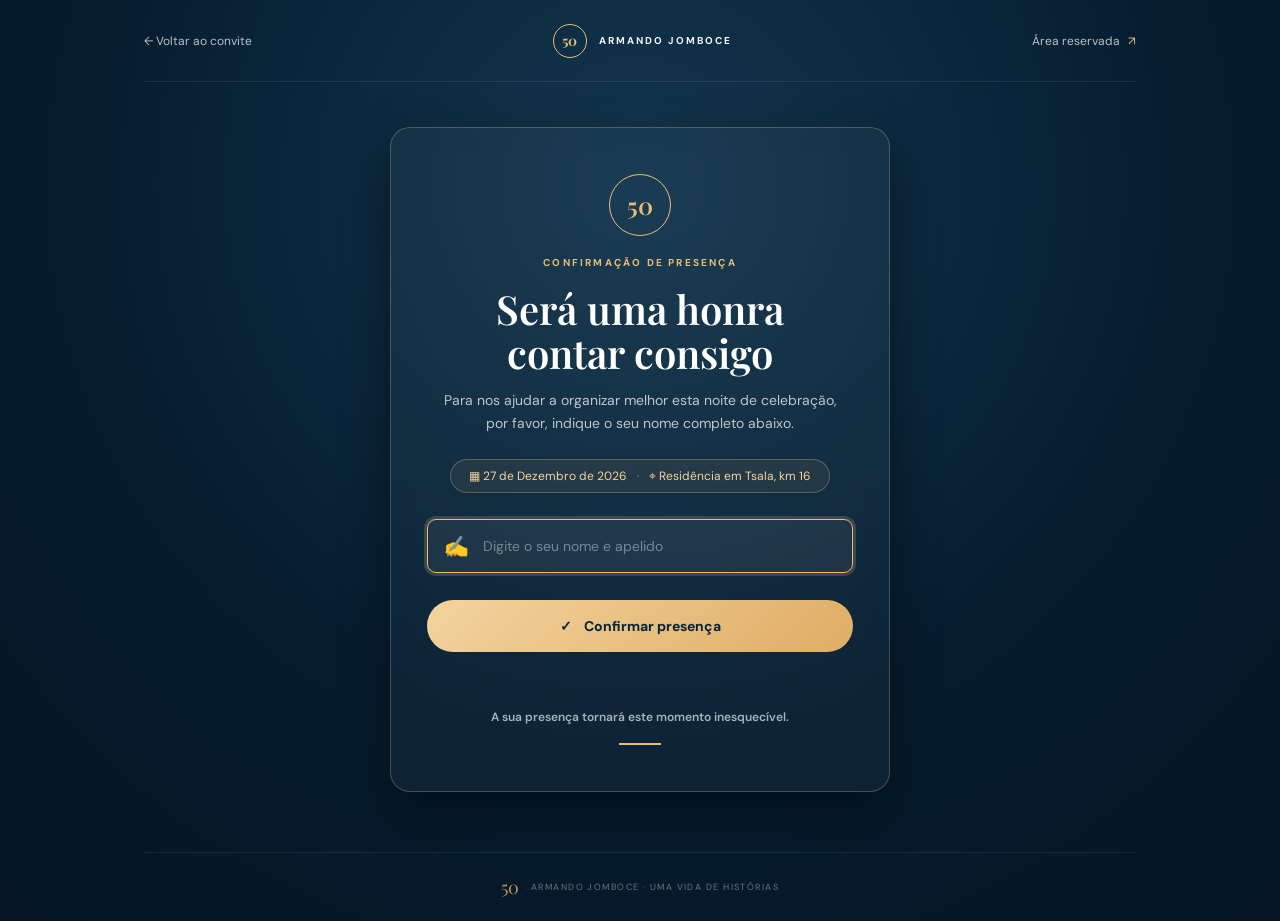
==== confirmar.html @ d640b663 "feat: separate invite presentation and confirmation page with updated text and typography" ====
<!DOCTYPE html>
<html lang="pt">
<head>
  <meta charset="UTF-8">
  <meta name="viewport" content="width=device-width, initial-scale=1">
  <meta name="theme-color" content="#061d30">
  <meta name="description" content="Confirmação de presença no jantar de celebração dos 50 anos de Armando Jomboce.">
  <title>Confirmar Presença | Armando Jomboce</title>
  <link rel="preconnect" href="https://fonts.googleapis.com">
  <link rel="preconnect" href="https://fonts.gstatic.com" crossorigin>
  <link href="https://fonts.googleapis.com/css2?family=DM+Sans:wght@400;500;600;700&family=Playfair+Display:wght@500;600;700&display=swap" rel="stylesheet">
  <link rel="stylesheet" href="/styles.css">
</head>
<body class="confirm-page">
  <div class="confirm-shell">
    <header class="confirm-topbar">
      <a class="back-link" href="/">
        <span aria-hidden="true">←</span> Voltar ao convite
      </a>
      <a class="brand" href="/" aria-label="Convite Armando Jomboce">
        <span class="brand-mark">50</span>
        <span>ARMANDO JOMBOCE</span>
      </a>
      <a class="admin-link" href="/admin.html">Área reservada <span aria-hidden="true">↗</span></a>
    </header>

    <main class="confirm-content">
      <!-- Estado de Formulário de Confirmação -->
      <div id="rsvp-card" class="confirm-card">
        <div class="confirm-emblem">
          <span class="age-number-small">50</span>
        </div>
        <p class="eyebrow">Confirmação de Presença</p>
        <h1>Será uma honra<br>contar consigo</h1>
        <p class="confirm-copy">Para nos ajudar a organizar melhor esta noite de celebração, por favor, indique o seu nome completo abaixo.</p>

        <div class="confirm-meta-pill">
          <span>▦ 27 de Dezembro de 2026</span>
          <span class="pill-divider">·</span>
          <span>⌖ Residência em Tsala, km 16</span>
        </div>

        <form id="rsvp-form" class="rsvp-form">
          <label class="sr-only" for="guest-name">O seu nome completo</label>
          <div class="input-wrap">
            <span class="input-icon" aria-hidden="true">✍</span>
            <input id="guest-name" name="name" type="text" maxlength="100" autocomplete="name" placeholder="Digite o seu nome e apelido" required autofocus>
          </div>
          <!-- Honeypot contra bots -->
          <input class="hp-field" type="text" name="company" tabindex="-1" autocomplete="off" aria-hidden="true">
          
          <button class="gold-button submit-button" type="submit">
            <span aria-hidden="true">✓</span> Confirmar presença
          </button>
          <p id="rsvp-feedback" class="form-feedback" role="status" aria-live="polite"></p>
        </form>

        <p class="thanks-note">A sua presença tornará este momento inesquecível.</p>
        <span class="small-gold-line"></span>
      </div>

      <!-- Estado de Sucesso (após submissão) -->
      <div id="rsvp-success-card" class="confirm-card success-card" hidden>
        <div class="success-badge">
          <span aria-hidden="true">✓</span>
        </div>
        <p class="eyebrow">Tudo Pronto!</p>
        <h1>Presença Confirmada</h1>
        <p class="confirm-copy">
          Muito obrigado, <strong id="confirmed-guest-name"></strong>!<br>
          O seu nome foi registado com sucesso para a celebração dos 50 anos de Armando Jomboce.
        </p>

        <div class="success-details-card">
          <div class="success-detail-row">
            <span class="success-icon">▦</span>
            <div>
              <strong>Data</strong>
              <p>27 de Dezembro de 2026</p>
            </div>
          </div>
          <div class="success-detail-row">
            <span class="success-icon">◷</span>
            <div>
              <strong>Horário</strong>
              <p>A partir das 22h00</p>
            </div>
          </div>
          <div class="success-detail-row">
            <span class="success-icon">⌖</span>
            <div>
              <strong>Local</strong>
              <p>Residência em Tsala, km 16</p>
            </div>
          </div>
        </div>

        <div class="success-actions">
          <a class="gold-button" href="/">
            <span aria-hidden="true">←</span> Ver convite completo
          </a>
        </div>
      </div>
    </main>

    <footer class="confirm-footer">
      <span class="footer-age">50</span>
      <span>ARMANDO JOMBOCE · UMA VIDA DE HISTÓRIAS</span>
    </footer>
  </div>

  <script src="/confirmar.js"></script>
</body>
</html>
---- styles.css ----
:root {
  --navy: #061d30;
  --navy-2: #09283f;
  --navy-3: #12364d;
  --gold: #e9bd79;
  --gold-light: #f3d39e;
  --ink: #102b40;
  --muted: #6f8291;
  --line: #dce5eb;
  --paper: #fbfcfd;
  --white: #fff;
  --serif: "Playfair Display", Georgia, serif;
  --sans: "DM Sans", Arial, sans-serif;
}
* { box-sizing: border-box; }
html { scroll-behavior: smooth; }
body { margin: 0; font-family: var(--sans); color: var(--ink); background: var(--navy); }
a { color: inherit; text-decoration: none; }
button, input { font: inherit; }
button, a { -webkit-tap-highlight-color: transparent; }
.sr-only { position: absolute; width: 1px; height: 1px; padding: 0; margin: -1px; overflow: hidden; clip: rect(0,0,0,0); white-space: nowrap; border: 0; }
.hero { min-height: 100vh; min-height: 100svh; height: auto; position: relative; overflow: hidden; color: white; background: #061d30; display: flex; flex-direction: column; justify-content: space-between; }
.hero-photo { position: absolute; inset: 0 0 0 34%; background-image: url("/assets/armando.jpg"); background-size: cover; background-position: center 20%; opacity: .9; }
.hero-shade { position: absolute; inset: 0; background: linear-gradient(90deg, #061d30 0%, #061d30 31%, rgba(6,29,48,.94) 42%, rgba(6,29,48,.34) 72%, rgba(6,29,48,.14) 100%), linear-gradient(0deg, rgba(3,18,30,.9), transparent 42%); }
.topbar, .hero-content, .hero-bottom-bar { position: relative; z-index: 1; }
.topbar { display: flex; align-items: center; justify-content: space-between; padding: 27px clamp(22px, 6vw, 86px); }
.brand { display: inline-flex; align-items: center; gap: 12px; color: #f4f6f8; font-size: 10px; font-weight: 700; letter-spacing: .2em; }
.brand-mark { width: 34px; height: 34px; border: 1px solid var(--gold); color: var(--gold); border-radius: 50%; display: grid; place-items: center; font-family: var(--serif); font-size: 14px; letter-spacing: 0; }
.admin-link, .back-link { font-size: 12px; color: rgba(255,255,255,.72); }
.admin-link span { color: var(--gold); margin-left: 5px; }
.hero-content { width: min(560px, 58%); margin-left: clamp(28px, 10vw, 150px); padding: clamp(40px, 6vh, 70px) 0 40px; }
.eyebrow { text-transform: uppercase; letter-spacing: .22em; font-size: 10px; font-weight: 700; color: var(--gold); margin: 0 0 18px; }
h1, h2 { font-family: var(--serif); font-weight: 600; }
.hero h1 { font-size: clamp(48px, 6vw, 76px); line-height: .98; letter-spacing: -.035em; margin: 0; }
.intro { font-size: clamp(16px, 1.85vw, 19px); line-height: 1.6; color: rgba(255,255,255,.9); font-style: italic; margin: 22px 0 20px; max-width: 480px; }
.age-block { display: flex; flex-direction: column; align-items: flex-start; margin: 5px 0 20px; }
.age-number { font-family: var(--sans); color: var(--gold); font-size: clamp(66px, 7vw, 88px); font-weight: 400; line-height: .9; letter-spacing: -.07em; }
.age-label { color: var(--gold); font-size: 10px; letter-spacing: .55em; padding-left: 7px; margin-top: 6px; }
.event-details { display: grid; gap: 12px; padding: 18px 0 22px; border-top: 1px solid rgba(233,189,121,.5); max-width: 360px; }
.event-details > div { display: flex; align-items: center; gap: 13px; font-size: 13px; color: rgba(255,255,255,.92); }
.detail-icon { width: 17px; color: var(--gold); font-size: 19px; text-align: center; }
.gold-button, .primary-button { min-height: 52px; border: 0; border-radius: 999px; display: inline-flex; justify-content: center; align-items: center; gap: 12px; font-weight: 700; cursor: pointer; transition: transform .2s, filter .2s; }
.gold-button { background: linear-gradient(135deg, var(--gold-light), #dfad65); color: #09243a; }
.gold-button:hover, .primary-button:hover { transform: translateY(-2px); filter: brightness(1.04); }
.hero-button { width: min(340px, 100%); margin-top: 2px; font-size: 13px; }
.hero-button span { font-size: 18px; }
.hero-bottom-bar { position: relative; z-index: 1; display: flex; justify-content: space-between; align-items: center; padding: 22px clamp(22px, 6vw, 86px); border-top: 1px solid rgba(255,255,255,.08); }
.hero-bottom-note { color: rgba(255,255,255,.48); font-size: 9px; letter-spacing: .2em; }
.hero-bottom-date { color: var(--gold); font-size: 10px; letter-spacing: .18em; font-weight: 600; }
.rsvp-section { background: var(--paper); min-height: 640px; display: flex; flex-direction: column; align-items: center; justify-content: center; padding: 76px 20px 30px; }
.rsvp-card { width: min(100%, 470px); text-align: center; padding: 22px 20px 35px; }
.dark-eyebrow { color: #9d7440; }
.rsvp-card h2 { font-size: clamp(35px, 6vw, 47px); line-height: 1.06; margin: 0 0 17px; color: var(--navy); }
.rsvp-copy { max-width: 360px; margin: 0 auto 30px; color: #52697b; font-size: 14px; line-height: 1.7; }
.rsvp-form { display: grid; gap: 13px; }
.input-wrap { height: 54px; border: 1px solid #d4e0e8; border-radius: 9px; display: flex; align-items: center; gap: 12px; padding: 0 16px; background: white; color: #668095; text-align: left; }
.input-wrap > span { font-size: 20px; }
.input-wrap input { border: 0; outline: 0; background: transparent; color: var(--ink); min-width: 0; width: 100%; font-size: 13px; }
.input-wrap:focus-within { border-color: #9eb8c9; box-shadow: 0 0 0 3px rgba(158,184,201,.18); }
.input-wrap input::placeholder { color: #8297a7; }
.primary-button { background: linear-gradient(110deg, #061d30, #0b2e49); color: white; width: 100%; font-size: 13px; }
.primary-button span { font-size: 17px; }
.form-feedback { min-height: 18px; margin: 0; font-size: 12px; color: #2c775d; }
.form-feedback.error { color: #b34b4b; }
.thanks-note { margin: 30px 0 22px; color: var(--navy); font-size: 12px; font-weight: 600; }
.small-gold-line { display: block; width: 42px; height: 2px; background: var(--gold); margin: auto; }
.site-footer { width: 100%; border-top: 1px solid #e6ebef; display: flex; justify-content: center; align-items: center; gap: 12px; padding: 22px 10px 0; color: #8495a1; font-size: 9px; letter-spacing: .16em; }
.footer-age { font-family: var(--serif); color: #bd9257; font-size: 18px; letter-spacing: 0; }
.hp-field { position: absolute; left: -10000px; opacity: 0; }
.admin-page { min-height: 100vh; background: radial-gradient(circle at 50% 25%, #12354c 0, #071e31 43%, #041522 100%); color: white; }
.admin-shell { width: min(1120px, 100%); margin: auto; min-height: 100vh; padding: 0 24px 70px; }
.admin-topbar { min-height: 82px; display: flex; align-items: center; justify-content: space-between; border-bottom: 1px solid rgba(255,255,255,.1); }
.login-card { width: min(100%, 440px); margin: clamp(65px, 12vh, 130px) auto 60px; text-align: center; }
.login-emblem { width: 66px; height: 66px; border: 1px solid var(--gold); border-radius: 50%; color: var(--gold); display: grid; place-items: center; font: 27px var(--serif); margin: 0 auto 27px; }
.login-card h1 { font-size: clamp(29px, 5vw, 38px); margin: 0 0 13px; }
.login-copy { color: rgba(255,255,255,.65); font-size: 13px; line-height: 1.7; margin: 0 auto 28px; max-width: 340px; }
.dark-input { background: rgba(255,255,255,.045); border-color: rgba(180,207,224,.2); color: #b6c9d6; margin-bottom: 18px; }
.dark-input input { color: white; }
.dark-input input::placeholder { color: #91a7b6; }
.login-button { width: 100%; font-size: 13px; }
.login-footnote { margin-top: 28px; color: rgba(255,255,255,.48); font-size: 11px; }
.admin-page .form-feedback { margin-top: 12px; }
.dashboard { padding: 55px 0 20px; color: var(--ink); }
.dashboard-heading { display: flex; justify-content: space-between; align-items: center; gap: 20px; margin-bottom: 28px; }
.dashboard-heading .eyebrow { margin-bottom: 8px; }
.dashboard-heading h1 { color: white; font-size: clamp(30px, 5vw, 42px); margin: 0; }
.logout-button, .refresh-button { border: 1px solid rgba(233,189,121,.55); background: transparent; color: var(--gold-light); border-radius: 999px; padding: 10px 17px; font-size: 12px; cursor: pointer; }
.stats-grid { display: grid; grid-template-columns: repeat(2, 1fr); gap: 14px; margin-bottom: 18px; }
.stat-card { background: #f4f7f9; border-radius: 12px; padding: 20px 22px; }
.stat-card span { display: block; color: #718595; font-size: 11px; margin-bottom: 8px; }
.stat-card strong { font: 600 30px var(--serif); color: var(--navy); }
.table-card { background: white; border-radius: 14px; padding: 22px; }
.table-heading { display: flex; justify-content: space-between; align-items: center; gap: 15px; margin-bottom: 18px; }
.table-heading h2 { color: var(--navy); font-size: 21px; margin: 0; }
.refresh-button { border-color: #d7e1e8; color: #36566b; }
.table-scroll { overflow-x: auto; }
table { width: 100%; border-collapse: collapse; text-align: left; min-width: 480px; }
th, td { padding: 13px 10px; border-bottom: 1px solid #e8eef2; font-size: 12px; }
th { color: #36536a; font-weight: 700; background: #f7f9fa; }
td { color: #52697b; }
.empty-row { text-align: center; padding: 30px; color: #8495a1; }
.data-note { font-size: 11px; line-height: 1.6; color: #8796a1; margin: 17px 0 0; }
.dashboard .form-feedback { color: #b34b4b; }

/* ========================================================
   PÁGINA DEDICADA DE CONFIRMAÇÃO (confirmar.html)
   ======================================================== */
.confirm-page { min-height: 100vh; background: radial-gradient(circle at 50% 20%, #12364e 0%, #061d30 55%, #041422 100%); color: white; }
.confirm-shell { width: min(1040px, 100%); margin: auto; min-height: 100vh; display: flex; flex-direction: column; justify-content: space-between; padding: 0 24px; }
.confirm-topbar { min-height: 82px; display: flex; align-items: center; justify-content: space-between; border-bottom: 1px solid rgba(255,255,255,.08); }
.confirm-content { padding: 45px 0 60px; display: flex; justify-content: center; align-items: center; flex: 1; }
.confirm-card { width: min(100%, 500px); text-align: center; background: rgba(255, 255, 255, 0.035); border: 1px solid rgba(233, 189, 121, 0.28); border-radius: 20px; padding: clamp(32px, 5vw, 46px) clamp(20px, 4vw, 36px); backdrop-filter: blur(12px); box-shadow: 0 20px 50px rgba(0, 0, 0, 0.45); }
.confirm-emblem { width: 62px; height: 62px; border: 1px solid var(--gold); border-radius: 50%; color: var(--gold); display: grid; place-items: center; margin: 0 auto 20px; }
.age-number-small { font-family: var(--serif); font-size: 24px; font-weight: 600; }
.confirm-card h1 { font-size: clamp(28px, 5vw, 40px); line-height: 1.1; margin: 0 0 14px; color: white; }
.confirm-copy { color: rgba(255, 255, 255, 0.72); font-size: 14px; line-height: 1.65; margin: 0 auto 24px; max-width: 400px; }
.confirm-meta-pill { display: inline-flex; align-items: center; gap: 10px; background: rgba(233, 189, 121, 0.08); border: 1px solid rgba(233, 189, 121, 0.3); border-radius: 999px; padding: 8px 18px; color: var(--gold-light); font-size: 12px; margin-bottom: 26px; }
.pill-divider { opacity: 0.5; }
.confirm-card .input-wrap { background: rgba(255, 255, 255, 0.06); border-color: rgba(255, 255, 255, 0.16); color: var(--gold); margin-bottom: 14px; }
.confirm-card .input-wrap input { color: white; font-size: 14px; }
.confirm-card .input-wrap input::placeholder { color: rgba(255, 255, 255, 0.4); }
.confirm-card .input-wrap:focus-within { border-color: var(--gold); box-shadow: 0 0 0 3px rgba(233, 189, 121, 0.2); }
.confirm-card .submit-button { width: 100%; font-size: 14px; }
.confirm-card .thanks-note { color: rgba(255, 255, 255, 0.65); margin: 26px 0 18px; font-size: 12px; }
.confirm-footer { border-top: 1px solid rgba(255, 255, 255, 0.08); display: flex; justify-content: center; align-items: center; gap: 12px; padding: 22px 10px; color: rgba(255, 255, 255, 0.4); font-size: 9px; letter-spacing: .16em; }

/* Ecrã de Sucesso */
.success-card .success-badge { width: 66px; height: 66px; border-radius: 50%; background: linear-gradient(135deg, var(--gold-light), #dfad65); color: #061d30; display: grid; place-items: center; font-size: 28px; font-weight: 700; margin: 0 auto 20px; box-shadow: 0 0 28px rgba(233, 189, 121, 0.35); }
.success-details-card { background: rgba(255, 255, 255, 0.04); border: 1px solid rgba(255, 255, 255, 0.08); border-radius: 12px; padding: 18px 20px; margin: 24px 0; text-align: left; display: grid; gap: 14px; }
.success-detail-row { display: flex; align-items: center; gap: 14px; }
.success-icon { width: 24px; color: var(--gold); font-size: 18px; text-align: center; }
.success-detail-row strong { display: block; font-size: 11px; text-transform: uppercase; letter-spacing: 0.1em; color: var(--gold); }
.success-detail-row p { margin: 2px 0 0; font-size: 13px; color: rgba(255, 255, 255, 0.9); }
.success-actions { margin-top: 14px; }
.success-actions .gold-button { width: 100%; font-size: 13px; }

@media (min-width: 900px) {
  .rsvp-section { min-height: 700px; }
}
@media (max-width: 650px) {
  .hero { height: auto; min-height: 100vh; min-height: 100svh; max-height: none; }
  .hero-photo { inset: 0 0 auto 20%; height: 560px; background-position: center 16%; opacity: .78; }
  .hero-shade { background: linear-gradient(90deg, rgba(6,29,48,.97) 0%, rgba(6,29,48,.75) 48%, rgba(6,29,48,.22) 100%), linear-gradient(0deg, #061d30 0%, rgba(6,29,48,.98) 25%, rgba(6,29,48,.08) 76%); }
  .topbar { padding: 20px 22px; }
  .brand { font-size: 8px; letter-spacing: .16em; gap: 9px; }
  .brand-mark { width: 30px; height: 30px; }
  .admin-link { font-size: 10px; }
  .hero-content { width: auto; margin: 0; padding: 75px 22px 50px; }
  .hero h1 { font-size: clamp(48px, 14vw, 67px); }
  .intro { margin-top: 18px; font-size: 15px; line-height: 1.55; }
  .age-number { font-size: 75px; }
  .event-details { max-width: 100%; }
  .event-details > div { font-size: 12px; }
  .hero-bottom-bar { flex-direction: column; gap: 6px; text-align: center; padding: 18px 20px; }
  .hero-bottom-note { font-size: 7px; }
  .hero-bottom-date { font-size: 9px; }
  .confirm-shell { padding: 0 16px; }
  .confirm-meta-pill { flex-direction: column; gap: 4px; border-radius: 12px; padding: 10px 14px; font-size: 11px; }
  .confirm-meta-pill .pill-divider { display: none; }
  .admin-shell { padding: 0 17px 45px; }
  .admin-topbar { min-height: 70px; }
  .admin-topbar .brand { font-size: 7px; }
  .back-link { font-size: 10px; }
  .dashboard { padding-top: 35px; }
  .dashboard-heading { align-items: flex-start; }
  .stats-grid { gap: 9px; }
  .stat-card { padding: 16px 14px; }
  .stat-card strong { font-size: 26px; }
  .table-card { padding: 15px 12px; }
  .table-heading h2 { font-size: 17px; }
}
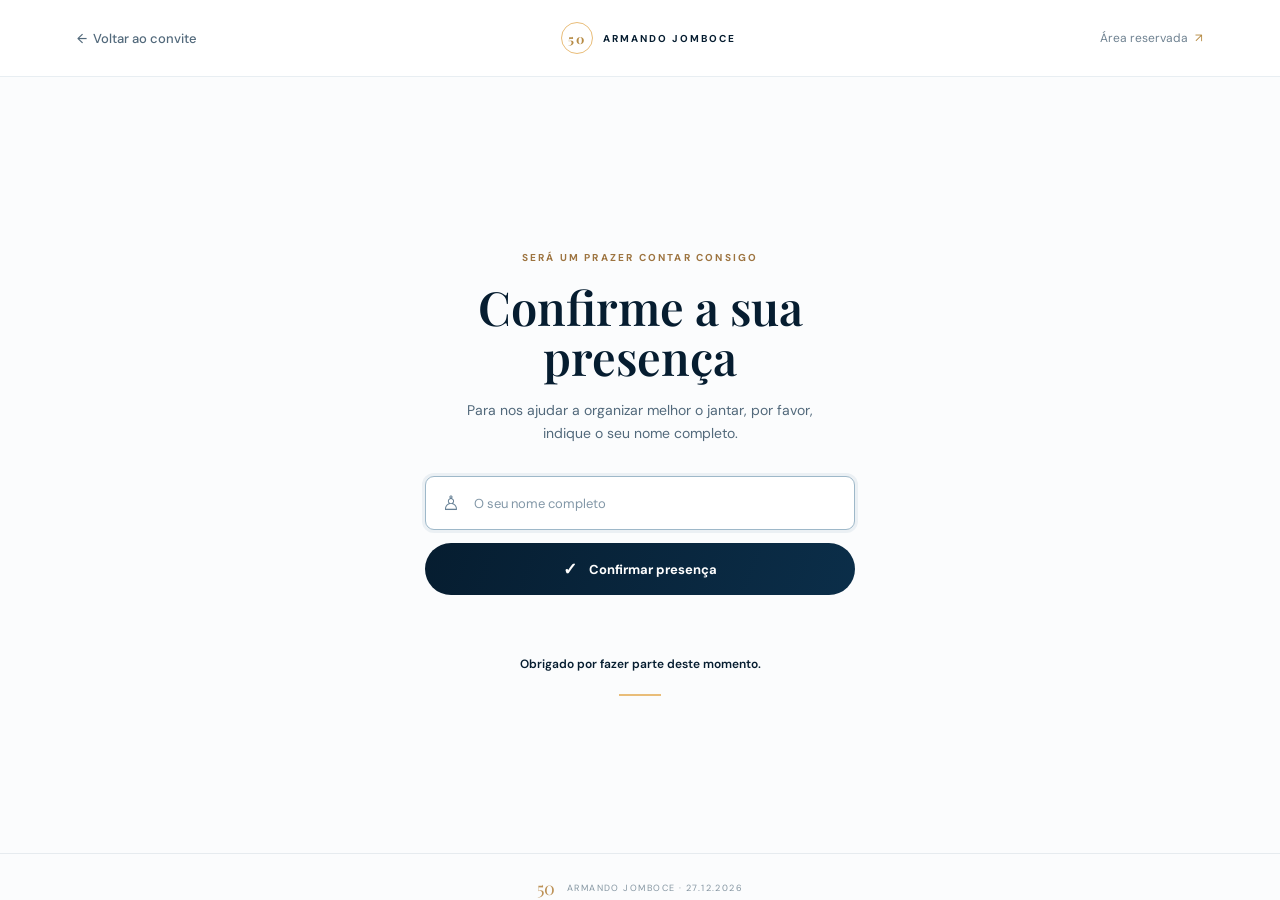
==== commit 06cc6ea5: "style: restore original white and blue colors for confirmation page" ====
--- a/confirmar.html
+++ b/confirmar.html
@@ -3,7 +3,7 @@
 <head>
   <meta charset="UTF-8">
   <meta name="viewport" content="width=device-width, initial-scale=1">
-  <meta name="theme-color" content="#061d30">
+  <meta name="theme-color" content="#fbfcfd">
   <meta name="description" content="Confirmação de presença no jantar de celebração dos 50 anos de Armando Jomboce.">
   <title>Confirmar Presença | Armando Jomboce</title>
   <link rel="preconnect" href="https://fonts.googleapis.com">
@@ -11,103 +11,44 @@
   <link href="https://fonts.googleapis.com/css2?family=DM+Sans:wght@400;500;600;700&family=Playfair+Display:wght@500;600;700&display=swap" rel="stylesheet">
   <link rel="stylesheet" href="/styles.css">
 </head>
-<body class="confirm-page">
-  <div class="confirm-shell">
-    <header class="confirm-topbar">
-      <a class="back-link" href="/">
-        <span aria-hidden="true">←</span> Voltar ao convite
-      </a>
-      <a class="brand" href="/" aria-label="Convite Armando Jomboce">
-        <span class="brand-mark">50</span>
-        <span>ARMANDO JOMBOCE</span>
-      </a>
-      <a class="admin-link" href="/admin.html">Área reservada <span aria-hidden="true">↗</span></a>
-    </header>
+<body class="confirm-page-light">
+  <header class="confirm-light-topbar">
+    <a class="back-link-dark" href="/">
+      <span aria-hidden="true">←</span> Voltar ao convite
+    </a>
+    <a class="brand-light" href="/" aria-label="Convite Armando Jomboce">
+      <span class="brand-mark-dark">50</span>
+      <span>ARMANDO JOMBOCE</span>
+    </a>
+    <a class="admin-link-dark" href="/admin.html">Área reservada <span aria-hidden="true">↗</span></a>
+  </header>
 
-    <main class="confirm-content">
-      <!-- Estado de Formulário de Confirmação -->
-      <div id="rsvp-card" class="confirm-card">
-        <div class="confirm-emblem">
-          <span class="age-number-small">50</span>
+  <main class="rsvp-page-container">
+    <section class="rsvp-card" id="confirmar">
+      <p class="eyebrow dark-eyebrow">Será um prazer contar consigo</p>
+      <h2>Confirme a sua<br>presença</h2>
+      <p class="rsvp-copy">Para nos ajudar a organizar melhor o jantar, por favor, indique o seu nome completo.</p>
+
+      <form id="rsvp-form" class="rsvp-form">
+        <label class="sr-only" for="guest-name">O seu nome completo</label>
+        <div class="input-wrap">
+          <span aria-hidden="true">♙</span>
+          <input id="guest-name" name="name" type="text" maxlength="100" autocomplete="name" placeholder="O seu nome completo" required autofocus>
         </div>
-        <p class="eyebrow">Confirmação de Presença</p>
-        <h1>Será uma honra<br>contar consigo</h1>
-        <p class="confirm-copy">Para nos ajudar a organizar melhor esta noite de celebração, por favor, indique o seu nome completo abaixo.</p>
+        <input class="hp-field" type="text" name="company" tabindex="-1" autocomplete="off" aria-hidden="true">
+        <button class="primary-button" type="submit"><span aria-hidden="true">✓</span> Confirmar presença</button>
+        <p id="rsvp-feedback" class="form-feedback" role="status" aria-live="polite"></p>
+      </form>
 
-        <div class="confirm-meta-pill">
-          <span>▦ 27 de Dezembro de 2026</span>
-          <span class="pill-divider">·</span>
-          <span>⌖ Residência em Tsala, km 16</span>
-        </div>
+      <p class="thanks-note">Obrigado por fazer parte deste momento.</p>
+      <span class="small-gold-line"></span>
+    </section>
+  </main>
 
-        <form id="rsvp-form" class="rsvp-form">
-          <label class="sr-only" for="guest-name">O seu nome completo</label>
-          <div class="input-wrap">
-            <span class="input-icon" aria-hidden="true">✍</span>
-            <input id="guest-name" name="name" type="text" maxlength="100" autocomplete="name" placeholder="Digite o seu nome e apelido" required autofocus>
-          </div>
-          <!-- Honeypot contra bots -->
-          <input class="hp-field" type="text" name="company" tabindex="-1" autocomplete="off" aria-hidden="true">
-          
-          <button class="gold-button submit-button" type="submit">
-            <span aria-hidden="true">✓</span> Confirmar presença
-          </button>
-          <p id="rsvp-feedback" class="form-feedback" role="status" aria-live="polite"></p>
-        </form>
-
-        <p class="thanks-note">A sua presença tornará este momento inesquecível.</p>
-        <span class="small-gold-line"></span>
-      </div>
-
-      <!-- Estado de Sucesso (após submissão) -->
-      <div id="rsvp-success-card" class="confirm-card success-card" hidden>
-        <div class="success-badge">
-          <span aria-hidden="true">✓</span>
-        </div>
-        <p class="eyebrow">Tudo Pronto!</p>
-        <h1>Presença Confirmada</h1>
-        <p class="confirm-copy">
-          Muito obrigado, <strong id="confirmed-guest-name"></strong>!<br>
-          O seu nome foi registado com sucesso para a celebração dos 50 anos de Armando Jomboce.
-        </p>
-
-        <div class="success-details-card">
-          <div class="success-detail-row">
-            <span class="success-icon">▦</span>
-            <div>
-              <strong>Data</strong>
-              <p>27 de Dezembro de 2026</p>
-            </div>
-          </div>
-          <div class="success-detail-row">
-            <span class="success-icon">◷</span>
-            <div>
-              <strong>Horário</strong>
-              <p>A partir das 22h00</p>
-            </div>
-          </div>
-          <div class="success-detail-row">
-            <span class="success-icon">⌖</span>
-            <div>
-              <strong>Local</strong>
-              <p>Residência em Tsala, km 16</p>
-            </div>
-          </div>
-        </div>
-
-        <div class="success-actions">
-          <a class="gold-button" href="/">
-            <span aria-hidden="true">←</span> Ver convite completo
-          </a>
-        </div>
-      </div>
-    </main>
-
-    <footer class="confirm-footer">
-      <span class="footer-age">50</span>
-      <span>ARMANDO JOMBOCE · UMA VIDA DE HISTÓRIAS</span>
-    </footer>
-  </div>
+  <footer class="site-footer">
+    <span class="footer-age">50</span>
+    <span>ARMANDO JOMBOCE · 27.12.2026</span>
+  </footer>
 
   <script src="/confirmar.js"></script>
 </body>
--- a/styles.css
+++ b/styles.css
@@ -103,36 +103,18 @@
 .dashboard .form-feedback { color: #b34b4b; }
 
 /* ========================================================
-   PÁGINA DEDICADA DE CONFIRMAÇÃO (confirmar.html)
+   PÁGINA DEDICADA DE CONFIRMAÇÃO (ASPECTO ORIGINAL BRANCO/AZUL)
    ======================================================== */
-.confirm-page { min-height: 100vh; background: radial-gradient(circle at 50% 20%, #12364e 0%, #061d30 55%, #041422 100%); color: white; }
-.confirm-shell { width: min(1040px, 100%); margin: auto; min-height: 100vh; display: flex; flex-direction: column; justify-content: space-between; padding: 0 24px; }
-.confirm-topbar { min-height: 82px; display: flex; align-items: center; justify-content: space-between; border-bottom: 1px solid rgba(255,255,255,.08); }
-.confirm-content { padding: 45px 0 60px; display: flex; justify-content: center; align-items: center; flex: 1; }
-.confirm-card { width: min(100%, 500px); text-align: center; background: rgba(255, 255, 255, 0.035); border: 1px solid rgba(233, 189, 121, 0.28); border-radius: 20px; padding: clamp(32px, 5vw, 46px) clamp(20px, 4vw, 36px); backdrop-filter: blur(12px); box-shadow: 0 20px 50px rgba(0, 0, 0, 0.45); }
-.confirm-emblem { width: 62px; height: 62px; border: 1px solid var(--gold); border-radius: 50%; color: var(--gold); display: grid; place-items: center; margin: 0 auto 20px; }
-.age-number-small { font-family: var(--serif); font-size: 24px; font-weight: 600; }
-.confirm-card h1 { font-size: clamp(28px, 5vw, 40px); line-height: 1.1; margin: 0 0 14px; color: white; }
-.confirm-copy { color: rgba(255, 255, 255, 0.72); font-size: 14px; line-height: 1.65; margin: 0 auto 24px; max-width: 400px; }
-.confirm-meta-pill { display: inline-flex; align-items: center; gap: 10px; background: rgba(233, 189, 121, 0.08); border: 1px solid rgba(233, 189, 121, 0.3); border-radius: 999px; padding: 8px 18px; color: var(--gold-light); font-size: 12px; margin-bottom: 26px; }
-.pill-divider { opacity: 0.5; }
-.confirm-card .input-wrap { background: rgba(255, 255, 255, 0.06); border-color: rgba(255, 255, 255, 0.16); color: var(--gold); margin-bottom: 14px; }
-.confirm-card .input-wrap input { color: white; font-size: 14px; }
-.confirm-card .input-wrap input::placeholder { color: rgba(255, 255, 255, 0.4); }
-.confirm-card .input-wrap:focus-within { border-color: var(--gold); box-shadow: 0 0 0 3px rgba(233, 189, 121, 0.2); }
-.confirm-card .submit-button { width: 100%; font-size: 14px; }
-.confirm-card .thanks-note { color: rgba(255, 255, 255, 0.65); margin: 26px 0 18px; font-size: 12px; }
-.confirm-footer { border-top: 1px solid rgba(255, 255, 255, 0.08); display: flex; justify-content: center; align-items: center; gap: 12px; padding: 22px 10px; color: rgba(255, 255, 255, 0.4); font-size: 9px; letter-spacing: .16em; }
-
-/* Ecrã de Sucesso */
-.success-card .success-badge { width: 66px; height: 66px; border-radius: 50%; background: linear-gradient(135deg, var(--gold-light), #dfad65); color: #061d30; display: grid; place-items: center; font-size: 28px; font-weight: 700; margin: 0 auto 20px; box-shadow: 0 0 28px rgba(233, 189, 121, 0.35); }
-.success-details-card { background: rgba(255, 255, 255, 0.04); border: 1px solid rgba(255, 255, 255, 0.08); border-radius: 12px; padding: 18px 20px; margin: 24px 0; text-align: left; display: grid; gap: 14px; }
-.success-detail-row { display: flex; align-items: center; gap: 14px; }
-.success-icon { width: 24px; color: var(--gold); font-size: 18px; text-align: center; }
-.success-detail-row strong { display: block; font-size: 11px; text-transform: uppercase; letter-spacing: 0.1em; color: var(--gold); }
-.success-detail-row p { margin: 2px 0 0; font-size: 13px; color: rgba(255, 255, 255, 0.9); }
-.success-actions { margin-top: 14px; }
-.success-actions .gold-button { width: 100%; font-size: 13px; }
+.confirm-page-light { min-height: 100vh; background: var(--paper); color: var(--ink); display: flex; flex-direction: column; justify-content: space-between; margin: 0; }
+.confirm-light-topbar { display: flex; align-items: center; justify-content: space-between; padding: 22px clamp(20px, 6vw, 86px); border-bottom: 1px solid #e8eef2; background: white; }
+.back-link-dark { font-size: 13px; color: #52697b; font-weight: 500; display: inline-flex; align-items: center; gap: 6px; }
+.back-link-dark:hover { color: var(--navy); }
+.brand-light { display: inline-flex; align-items: center; gap: 10px; color: var(--navy); font-size: 10px; font-weight: 700; letter-spacing: .2em; }
+.brand-mark-dark { width: 32px; height: 32px; border: 1px solid var(--gold); color: #b68b44; border-radius: 50%; display: grid; place-items: center; font-family: var(--serif); font-size: 13px; }
+.admin-link-dark { font-size: 12px; color: #6f8291; }
+.admin-link-dark:hover { color: var(--navy); }
+.admin-link-dark span { color: #b68b44; margin-left: 4px; }
+.rsvp-page-container { flex: 1; display: flex; align-items: center; justify-content: center; padding: clamp(40px, 8vh, 70px) 20px 40px; }
 
 @media (min-width: 900px) {
   .rsvp-section { min-height: 700px; }
@@ -154,9 +136,10 @@
   .hero-bottom-bar { flex-direction: column; gap: 6px; text-align: center; padding: 18px 20px; }
   .hero-bottom-note { font-size: 7px; }
   .hero-bottom-date { font-size: 9px; }
-  .confirm-shell { padding: 0 16px; }
-  .confirm-meta-pill { flex-direction: column; gap: 4px; border-radius: 12px; padding: 10px 14px; font-size: 11px; }
-  .confirm-meta-pill .pill-divider { display: none; }
+  .confirm-light-topbar { padding: 16px 18px; }
+  .confirm-light-topbar .brand-light { font-size: 8px; }
+  .confirm-light-topbar .brand-mark-dark { width: 28px; height: 28px; font-size: 11px; }
+  .back-link-dark { font-size: 11px; }
   .admin-shell { padding: 0 17px 45px; }
   .admin-topbar { min-height: 70px; }
   .admin-topbar .brand { font-size: 7px; }
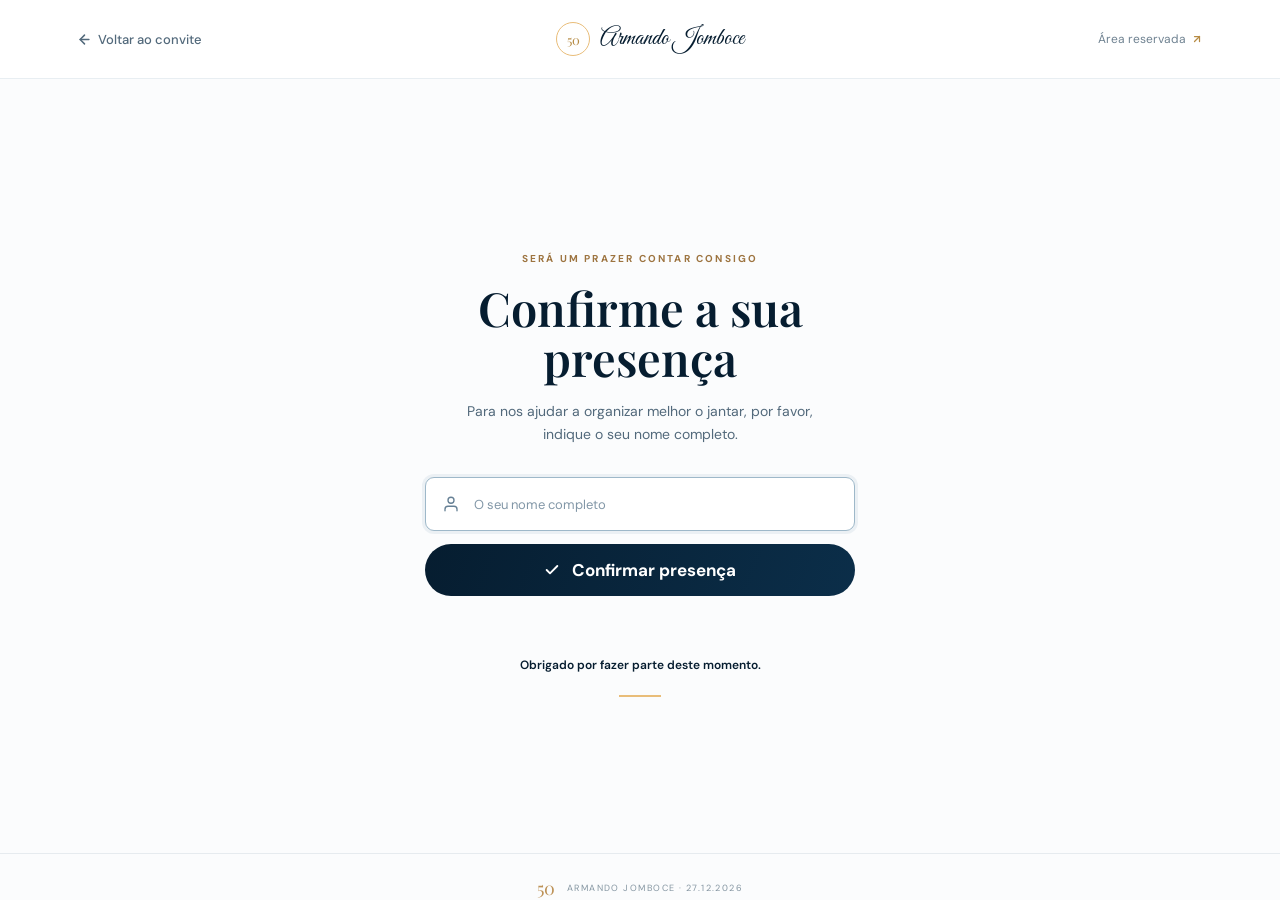
==== commit cdf890c9: "feat: refine name typography, add festive cursive glow to title and event details, replace mobile ic" ====
--- a/confirmar.html
+++ b/confirmar.html
@@ -8,19 +8,29 @@
   <title>Confirmar Presença | Armando Jomboce</title>
   <link rel="preconnect" href="https://fonts.googleapis.com">
   <link rel="preconnect" href="https://fonts.gstatic.com" crossorigin>
-  <link href="https://fonts.googleapis.com/css2?family=DM+Sans:wght@400;500;600;700&family=Playfair+Display:wght@500;600;700&display=swap" rel="stylesheet">
+  <link href="https://fonts.googleapis.com/css2?family=Alex+Brush&family=DM+Sans:wght@400;500;600;700&family=Great+Vibes&family=Playfair+Display:ital,wght@0,500;0,600;0,700;1,500;1,600&display=swap" rel="stylesheet">
   <link rel="stylesheet" href="/styles.css">
 </head>
 <body class="confirm-page-light">
   <header class="confirm-light-topbar">
     <a class="back-link-dark" href="/">
-      <span aria-hidden="true">←</span> Voltar ao convite
+      <svg width="15" height="15" viewBox="0 0 24 24" fill="none" stroke="currentColor" stroke-width="2.4" stroke-linecap="round" stroke-linejoin="round" aria-hidden="true">
+        <line x1="19" y1="12" x2="5" y2="12"></line>
+        <polyline points="12 19 5 12 12 5"></polyline>
+      </svg>
+      <span>Voltar ao convite</span>
     </a>
     <a class="brand-light" href="/" aria-label="Convite Armando Jomboce">
       <span class="brand-mark-dark">50</span>
-      <span>ARMANDO JOMBOCE</span>
+      <span class="brand-light-text">Armando Jomboce</span>
     </a>
-    <a class="admin-link-dark" href="/admin.html">Área reservada <span aria-hidden="true">↗</span></a>
+    <a class="admin-link-dark" href="/admin.html">
+      <span>Área reservada</span>
+      <svg width="12" height="12" viewBox="0 0 24 24" fill="none" stroke="currentColor" stroke-width="2.5" stroke-linecap="round" stroke-linejoin="round" aria-hidden="true">
+        <line x1="7" y1="17" x2="17" y2="7"></line>
+        <polyline points="7 7 17 7 17 17"></polyline>
+      </svg>
+    </a>
   </header>
 
   <main class="rsvp-page-container">
@@ -32,11 +42,19 @@
       <form id="rsvp-form" class="rsvp-form">
         <label class="sr-only" for="guest-name">O seu nome completo</label>
         <div class="input-wrap">
-          <span aria-hidden="true">♙</span>
+          <svg class="input-icon-svg" width="18" height="18" viewBox="0 0 24 24" fill="none" stroke="currentColor" stroke-width="1.8" stroke-linecap="round" stroke-linejoin="round" aria-hidden="true">
+            <path d="M20 21v-2a4 4 0 0 0-4-4H8a4 4 0 0 0-4 4v2"></path>
+            <circle cx="12" cy="7" r="4"></circle>
+          </svg>
           <input id="guest-name" name="name" type="text" maxlength="100" autocomplete="name" placeholder="O seu nome completo" required autofocus>
         </div>
         <input class="hp-field" type="text" name="company" tabindex="-1" autocomplete="off" aria-hidden="true">
-        <button class="primary-button" type="submit"><span aria-hidden="true">✓</span> Confirmar presença</button>
+        <button class="primary-button" type="submit">
+          <svg width="16" height="16" viewBox="0 0 24 24" fill="none" stroke="currentColor" stroke-width="2.8" stroke-linecap="round" stroke-linejoin="round" aria-hidden="true">
+            <polyline points="20 6 9 17 4 12"></polyline>
+          </svg>
+          <span>Confirmar presença</span>
+        </button>
         <p id="rsvp-feedback" class="form-feedback" role="status" aria-live="polite"></p>
       </form>
 
--- a/styles.css
+++ b/styles.css
@@ -11,6 +11,7 @@
   --white: #fff;
   --serif: "Playfair Display", Georgia, serif;
   --sans: "DM Sans", Arial, sans-serif;
+  --script: "Great Vibes", "Alex Brush", cursive;
 }
 * { box-sizing: border-box; }
 html { scroll-behavior: smooth; }
@@ -24,26 +25,77 @@
 .hero-shade { position: absolute; inset: 0; background: linear-gradient(90deg, #061d30 0%, #061d30 31%, rgba(6,29,48,.94) 42%, rgba(6,29,48,.34) 72%, rgba(6,29,48,.14) 100%), linear-gradient(0deg, rgba(3,18,30,.9), transparent 42%); }
 .topbar, .hero-content, .hero-bottom-bar { position: relative; z-index: 1; }
 .topbar { display: flex; align-items: center; justify-content: space-between; padding: 27px clamp(22px, 6vw, 86px); }
-.brand { display: inline-flex; align-items: center; gap: 12px; color: #f4f6f8; font-size: 10px; font-weight: 700; letter-spacing: .2em; }
-.brand-mark { width: 34px; height: 34px; border: 1px solid var(--gold); color: var(--gold); border-radius: 50%; display: grid; place-items: center; font-family: var(--serif); font-size: 14px; letter-spacing: 0; }
-.admin-link, .back-link { font-size: 12px; color: rgba(255,255,255,.72); }
-.admin-link span { color: var(--gold); margin-left: 5px; }
+.brand { display: inline-flex; align-items: center; gap: 12px; color: #f4f6f8; text-decoration: none; }
+.brand-text {
+  font-family: var(--script);
+  font-size: clamp(24px, 2.8vw, 32px);
+  letter-spacing: 0.02em;
+  background: linear-gradient(135deg, #ffffff 0%, #fff1d4 25%, #e9bd79 65%, #d19743 100%);
+  -webkit-background-clip: text;
+  -webkit-text-fill-color: transparent;
+  filter: drop-shadow(0 0 12px rgba(233, 189, 121, 0.75)) drop-shadow(0 0 24px rgba(233, 189, 121, 0.35));
+  line-height: 1;
+}
+.brand-mark {
+  width: 38px;
+  height: 38px;
+  border: 1.5px solid var(--gold);
+  color: var(--gold-light);
+  border-radius: 50%;
+  display: grid;
+  place-items: center;
+  font-family: var(--serif);
+  font-size: 15px;
+  box-shadow: 0 0 16px rgba(233, 189, 121, 0.55), inset 0 0 10px rgba(233, 189, 121, 0.3);
+  background: rgba(233, 189, 121, 0.08);
+  flex-shrink: 0;
+}
+.admin-link, .back-link { font-size: 12px; color: rgba(255,255,255,.82); display: inline-flex; align-items: center; gap: 6px; }
+.nav-arrow-icon { color: var(--gold); stroke: var(--gold); transition: transform .2s ease; flex-shrink: 0; }
+.admin-link:hover .nav-arrow-icon { transform: translate(2px, -2px); }
 .hero-content { width: min(560px, 58%); margin-left: clamp(28px, 10vw, 150px); padding: clamp(40px, 6vh, 70px) 0 40px; }
 .eyebrow { text-transform: uppercase; letter-spacing: .22em; font-size: 10px; font-weight: 700; color: var(--gold); margin: 0 0 18px; }
 h1, h2 { font-family: var(--serif); font-weight: 600; }
-.hero h1 { font-size: clamp(48px, 6vw, 76px); line-height: .98; letter-spacing: -.035em; margin: 0; }
+.hero h1 { font-size: clamp(34px, 4.4vw, 52px); line-height: 1.05; letter-spacing: -.02em; margin: 0; }
 .intro { font-size: clamp(16px, 1.85vw, 19px); line-height: 1.6; color: rgba(255,255,255,.9); font-style: italic; margin: 22px 0 20px; max-width: 480px; }
-.age-block { display: flex; flex-direction: column; align-items: flex-start; margin: 5px 0 20px; }
-.age-number { font-family: var(--sans); color: var(--gold); font-size: clamp(66px, 7vw, 88px); font-weight: 400; line-height: .9; letter-spacing: -.07em; }
-.age-label { color: var(--gold); font-size: 10px; letter-spacing: .55em; padding-left: 7px; margin-top: 6px; }
-.event-details { display: grid; gap: 12px; padding: 18px 0 22px; border-top: 1px solid rgba(233,189,121,.5); max-width: 360px; }
-.event-details > div { display: flex; align-items: center; gap: 13px; font-size: 13px; color: rgba(255,255,255,.92); }
-.detail-icon { width: 17px; color: var(--gold); font-size: 19px; text-align: center; }
+.age-block { display: flex; align-items: baseline; gap: 12px; margin: 8px 0 22px; }
+.age-number {
+  font-family: var(--serif);
+  font-size: clamp(62px, 6.8vw, 84px);
+  font-weight: 600;
+  line-height: .9;
+  letter-spacing: -.03em;
+  background: linear-gradient(135deg, #ffffff 0%, #fff1d4 25%, #e9bd79 65%, #c88f3a 100%);
+  -webkit-background-clip: text;
+  -webkit-text-fill-color: transparent;
+  filter: drop-shadow(0 0 18px rgba(233, 189, 121, 0.8)) drop-shadow(0 0 32px rgba(233, 189, 121, 0.45));
+}
+.age-label {
+  font-family: var(--script);
+  font-size: clamp(38px, 4.4vw, 52px);
+  letter-spacing: .02em;
+  background: linear-gradient(135deg, #ffffff 0%, #fff2d1 35%, #f0c582 70%, #dfa552 100%);
+  -webkit-background-clip: text;
+  -webkit-text-fill-color: transparent;
+  filter: drop-shadow(0 0 14px rgba(233, 189, 121, 0.7));
+  line-height: 1;
+}
+.event-details { display: grid; gap: 14px; padding: 20px 0 24px; border-top: 1px solid rgba(233,189,121,.45); max-width: 390px; }
+.event-detail-item { display: flex; align-items: center; gap: 14px; }
+.detail-icon-wrap { width: 24px; display: flex; align-items: center; justify-content: center; color: var(--gold); filter: drop-shadow(0 0 8px rgba(233, 189, 121, 0.55)); flex-shrink: 0; }
+.script-accent {
+  font-family: var(--script);
+  font-size: clamp(23px, 2.5vw, 29px);
+  line-height: 1.2;
+  color: #fff9ea;
+  letter-spacing: .02em;
+  text-shadow: 0 0 12px rgba(233, 189, 121, 0.6), 0 0 22px rgba(233, 189, 121, 0.3);
+}
 .gold-button, .primary-button { min-height: 52px; border: 0; border-radius: 999px; display: inline-flex; justify-content: center; align-items: center; gap: 12px; font-weight: 700; cursor: pointer; transition: transform .2s, filter .2s; }
 .gold-button { background: linear-gradient(135deg, var(--gold-light), #dfad65); color: #09243a; }
 .gold-button:hover, .primary-button:hover { transform: translateY(-2px); filter: brightness(1.04); }
-.hero-button { width: min(340px, 100%); margin-top: 2px; font-size: 13px; }
-.hero-button span { font-size: 18px; }
+.hero-button { width: min(340px, 100%); margin-top: 2px; font-size: 14px; }
+.btn-sparkle-icon { color: #09243a; fill: #09243a; flex-shrink: 0; }
 .hero-bottom-bar { position: relative; z-index: 1; display: flex; justify-content: space-between; align-items: center; padding: 22px clamp(22px, 6vw, 86px); border-top: 1px solid rgba(255,255,255,.08); }
 .hero-bottom-note { color: rgba(255,255,255,.48); font-size: 9px; letter-spacing: .2em; }
 .hero-bottom-date { color: var(--gold); font-size: 10px; letter-spacing: .18em; font-weight: 600; }
@@ -109,11 +161,13 @@
 .confirm-light-topbar { display: flex; align-items: center; justify-content: space-between; padding: 22px clamp(20px, 6vw, 86px); border-bottom: 1px solid #e8eef2; background: white; }
 .back-link-dark { font-size: 13px; color: #52697b; font-weight: 500; display: inline-flex; align-items: center; gap: 6px; }
 .back-link-dark:hover { color: var(--navy); }
-.brand-light { display: inline-flex; align-items: center; gap: 10px; color: var(--navy); font-size: 10px; font-weight: 700; letter-spacing: .2em; }
-.brand-mark-dark { width: 32px; height: 32px; border: 1px solid var(--gold); color: #b68b44; border-radius: 50%; display: grid; place-items: center; font-family: var(--serif); font-size: 13px; }
-.admin-link-dark { font-size: 12px; color: #6f8291; }
+.brand-light { display: inline-flex; align-items: center; gap: 10px; color: var(--navy); text-decoration: none; }
+.brand-light-text { font-family: var(--script); font-size: 24px; color: var(--navy); line-height: 1; }
+.brand-mark-dark { width: 34px; height: 34px; border: 1px solid var(--gold); color: #b68b44; border-radius: 50%; display: grid; place-items: center; font-family: var(--serif); font-size: 13px; flex-shrink: 0; }
+.admin-link-dark { font-size: 12px; color: #6f8291; display: inline-flex; align-items: center; gap: 5px; }
 .admin-link-dark:hover { color: var(--navy); }
-.admin-link-dark span { color: #b68b44; margin-left: 4px; }
+.admin-link-dark svg { color: #b68b44; }
+.input-icon-svg { color: #668095; flex-shrink: 0; }
 .rsvp-page-container { flex: 1; display: flex; align-items: center; justify-content: center; padding: clamp(40px, 8vh, 70px) 20px 40px; }
 
 @media (min-width: 900px) {
@@ -124,22 +178,27 @@
   .hero-photo { inset: 0 0 auto 20%; height: 560px; background-position: center 16%; opacity: .78; }
   .hero-shade { background: linear-gradient(90deg, rgba(6,29,48,.97) 0%, rgba(6,29,48,.75) 48%, rgba(6,29,48,.22) 100%), linear-gradient(0deg, #061d30 0%, rgba(6,29,48,.98) 25%, rgba(6,29,48,.08) 76%); }
   .topbar { padding: 20px 22px; }
-  .brand { font-size: 8px; letter-spacing: .16em; gap: 9px; }
-  .brand-mark { width: 30px; height: 30px; }
-  .admin-link { font-size: 10px; }
+  .brand { gap: 9px; }
+  .brand-text { font-size: 22px; }
+  .brand-mark { width: 32px; height: 32px; font-size: 13px; }
+  .admin-link { font-size: 11px; }
   .hero-content { width: auto; margin: 0; padding: 75px 22px 50px; }
-  .hero h1 { font-size: clamp(48px, 14vw, 67px); }
+  .hero h1 { font-size: clamp(30px, 8.5vw, 42px); }
   .intro { margin-top: 18px; font-size: 15px; line-height: 1.55; }
-  .age-number { font-size: 75px; }
-  .event-details { max-width: 100%; }
-  .event-details > div { font-size: 12px; }
+  .age-block { margin: 6px 0 16px; gap: 8px; }
+  .age-number { font-size: 60px; }
+  .age-label { font-size: 36px; }
+  .event-details { max-width: 100%; gap: 11px; padding: 16px 0 20px; }
+  .script-accent { font-size: 20px; }
+  .detail-icon-wrap svg { width: 18px; height: 18px; }
+  .hero-button { font-size: 13px; }
   .hero-bottom-bar { flex-direction: column; gap: 6px; text-align: center; padding: 18px 20px; }
   .hero-bottom-note { font-size: 7px; }
   .hero-bottom-date { font-size: 9px; }
   .confirm-light-topbar { padding: 16px 18px; }
-  .confirm-light-topbar .brand-light { font-size: 8px; }
+  .confirm-light-topbar .brand-light-text { font-size: 20px; }
   .confirm-light-topbar .brand-mark-dark { width: 28px; height: 28px; font-size: 11px; }
-  .back-link-dark { font-size: 11px; }
+  .back-link-dark { font-size: 12px; }
   .admin-shell { padding: 0 17px 45px; }
   .admin-topbar { min-height: 70px; }
   .admin-topbar .brand { font-size: 7px; }
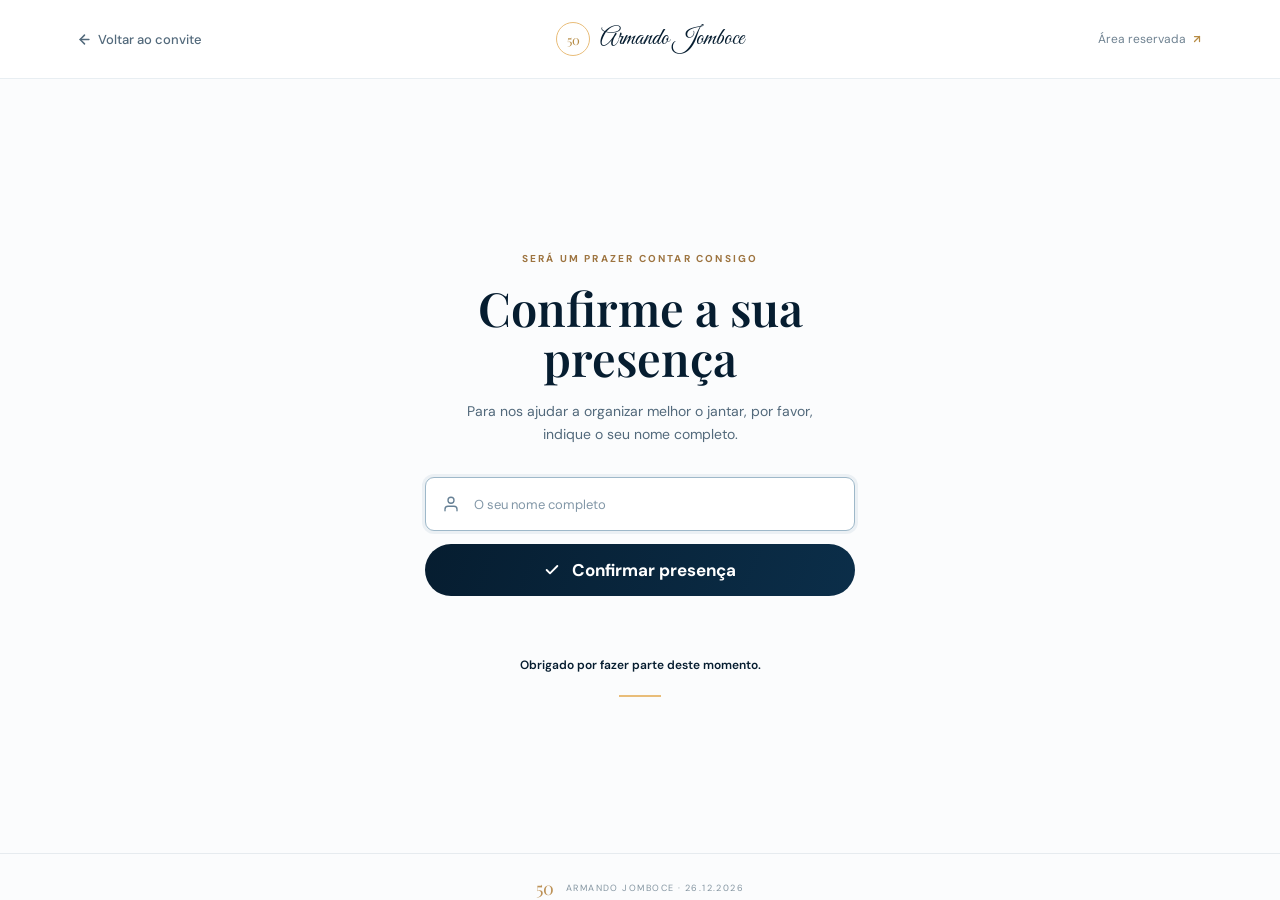
==== commit 144510da: "fix: update event date to 26 December 2026" ====
--- a/confirmar.html
+++ b/confirmar.html
@@ -65,7 +65,7 @@
 
   <footer class="site-footer">
     <span class="footer-age">50</span>
-    <span>ARMANDO JOMBOCE · 27.12.2026</span>
+    <span>ARMANDO JOMBOCE · 26.12.2026</span>
   </footer>
 
   <script src="/confirmar.js"></script>
